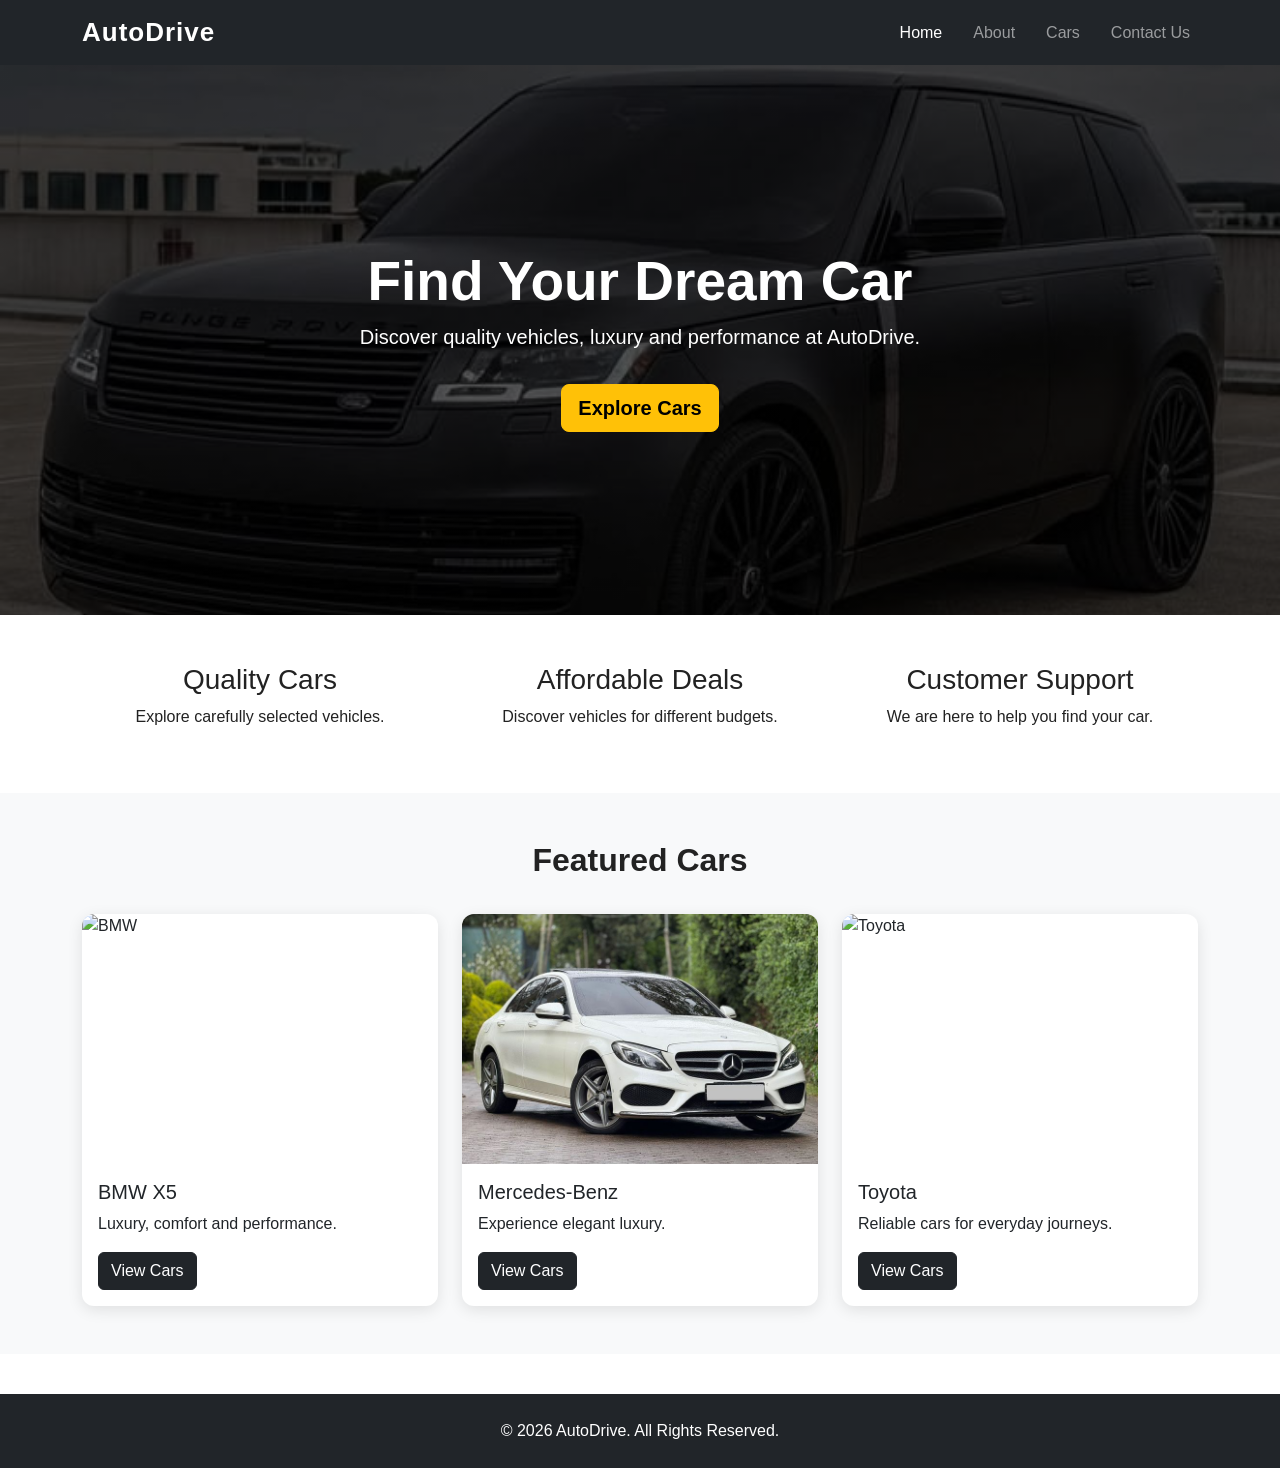
==== index.html @ f8f62413 "Add files via upload" ====
<!DOCTYPE html>
<html lang="en">
<head>
    <meta charset="UTF-8">
    <meta name="viewport" content="width=device-width, initial-scale=1.0">
    <title>AutoDrive | Home</title>

    <link href="https://cdn.jsdelivr.net/npm/bootstrap@5.3.3/dist/css/bootstrap.min.css" rel="stylesheet">
    <link rel="stylesheet" href="style.css">
</head>
<body>

<!-- NAVIGATION -->
<nav class="navbar navbar-expand-lg navbar-dark bg-dark">
    <div class="container">
        <a class="navbar-brand fw-bold" href="index.html">AutoDrive</a>

        <button class="navbar-toggler" type="button" data-bs-toggle="collapse" data-bs-target="#navbarMenu">
            <span class="navbar-toggler-icon"></span>
        </button>

        <div class="collapse navbar-collapse" id="navbarMenu">
            <ul class="navbar-nav ms-auto">
                <li class="nav-item"><a class="nav-link active" href="index.html">Home</a></li>
                <li class="nav-item"><a class="nav-link" href="about.html">About</a></li>
                <li class="nav-item"><a class="nav-link" href="cars.html">Cars</a></li>
                <li class="nav-item"><a class="nav-link" href="contact.html">Contact Us</a></li>
            </ul>
        </div>
    </div>
</nav>

<!-- HERO SECTION -->
<header class="hero">
    <div class="container">
        <h1>Find Your Dream Car</h1>
        <p>Discover quality vehicles, luxury and performance at AutoDrive.</p>
        <a href="cars.html" class="btn btn-warning btn-lg mt-3">Explore Cars</a>
    </div>
</header>

<!-- FEATURES -->
<section class="container py-5">
    <div class="row text-center g-4">
        <div class="col-md-4">
            <h3>Quality Cars</h3>
            <p>Explore carefully selected vehicles.</p>
        </div>
        <div class="col-md-4">
            <h3>Affordable Deals</h3>
            <p>Discover vehicles for different budgets.</p>
        </div>
        <div class="col-md-4">
            <h3>Customer Support</h3>
            <p>We are here to help you find your car.</p>
        </div>
    </div>
</section>

<!-- FEATURED CARS -->
<section class="bg-light py-5">
    <div class="container">
        <h2 class="section-title">Featured Cars</h2>

        <div class="row g-4">
            <div class="col-md-4">
                <div class="card car-card h-100">
                    <img src="images/bmw.jpg" class="card-img-top" alt="BMW">
                    <div class="card-body">
                        <h5>BMW X5</h5>
                        <p>Luxury, comfort and performance.</p>
                        <a href="cars.html" class="btn btn-dark">View Cars</a>
                    </div>
                </div>
            </div>

            <div class="col-md-4">
                <div class="card car-card h-100">
                    <img src="images/mercedes.jpg" class="card-img-top" alt="Mercedes">
                    <div class="card-body">
                        <h5>Mercedes-Benz</h5>
                        <p>Experience elegant luxury.</p>
                        <a href="cars.html" class="btn btn-dark">View Cars</a>
                    </div>
                </div>
            </div>

            <div class="col-md-4">
                <div class="card car-card h-100">
                    <img src="images/toyota.jpg" class="card-img-top" alt="Toyota">
                    <div class="card-body">
                        <h5>Toyota</h5>
                        <p>Reliable cars for everyday journeys.</p>
                        <a href="cars.html" class="btn btn-dark">View Cars</a>
                    </div>
                </div>
            </div>
        </div>
    </div>
</section>

<!-- FOOTER -->
<footer class="footer">
    <p>&copy; 2026 AutoDrive. All Rights Reserved.</p>
</footer>

<script src="https://cdn.jsdelivr.net/npm/bootstrap@5.3.3/dist/js/bootstrap.bundle.min.js"></script>
<script src="script.js"></script>
</body>
</html>
---- style.css ----
/* GENERAL SETTINGS */
body {
    font-family: Arial, sans-serif;
    margin: 0;
    background-color: #ffffff;
    color: #222;
}

html {
    scroll-behavior: smooth;
}

/* NAVIGATION */
.navbar-brand {
    font-size: 26px;
    letter-spacing: 1px;
}

.nav-link {
    margin-left: 15px;
    font-weight: 500;
}

.nav-link:hover {
    color: #ffc107 !important;
}

/* HOME HERO */
.hero {
    background:
        linear-gradient(rgba(0,0,0,0.65), rgba(0,0,0,0.65)),
        url("images/rangerover.jpg") center/cover no-repeat;

    min-height: 550px;
    display: flex;
    align-items: center;
    text-align: center;
    color: white;
}

.hero h1 {
    font-size: 55px;
    font-weight: bold;
}

.hero p {
    font-size: 20px;
}

/* SECTION TITLES */
.section-title {
    text-align: center;
    font-weight: bold;
    margin-bottom: 35px;
}

/* CARDS */
.car-card {
    border: none;
    border-radius: 12px;
    overflow: hidden;
    box-shadow: 0 4px 15px rgba(0,0,0,0.10);
    transition: transform 0.3s ease;
}

.car-card:hover {
    transform: translateY(-7px);
}

.car-card img {
    width: 100%;
    height: 250px;
    object-fit: cover;
}

/* ABOUT IMAGE */
.about-image {
    width: 100%;
    height: 400px;
    object-fit: cover;
    border-radius: 12px;
}

/* CONTACT FORM */
.contact-box {
    background: #ffffff;
    padding: 30px;
    border-radius: 12px;
}

.form-control {
    padding: 12px;
}

/* BUTTONS */
.btn-warning {
    font-weight: bold;
}

/* FOOTER */
.footer {
    background: #212529;
    color: white;
    text-align: center;
    padding: 25px 10px;
    margin-top: 40px;
}

.footer p {
    margin: 0;
}

/* MOBILE DESIGN */
@media (max-width: 768px) {
    .hero {
        min-height: 400px;
    }

    .hero h1 {
        font-size: 36px;
    }

    .hero p {
        font-size: 16px;
    }

    .about-image {
        height: 280px;
    }
}
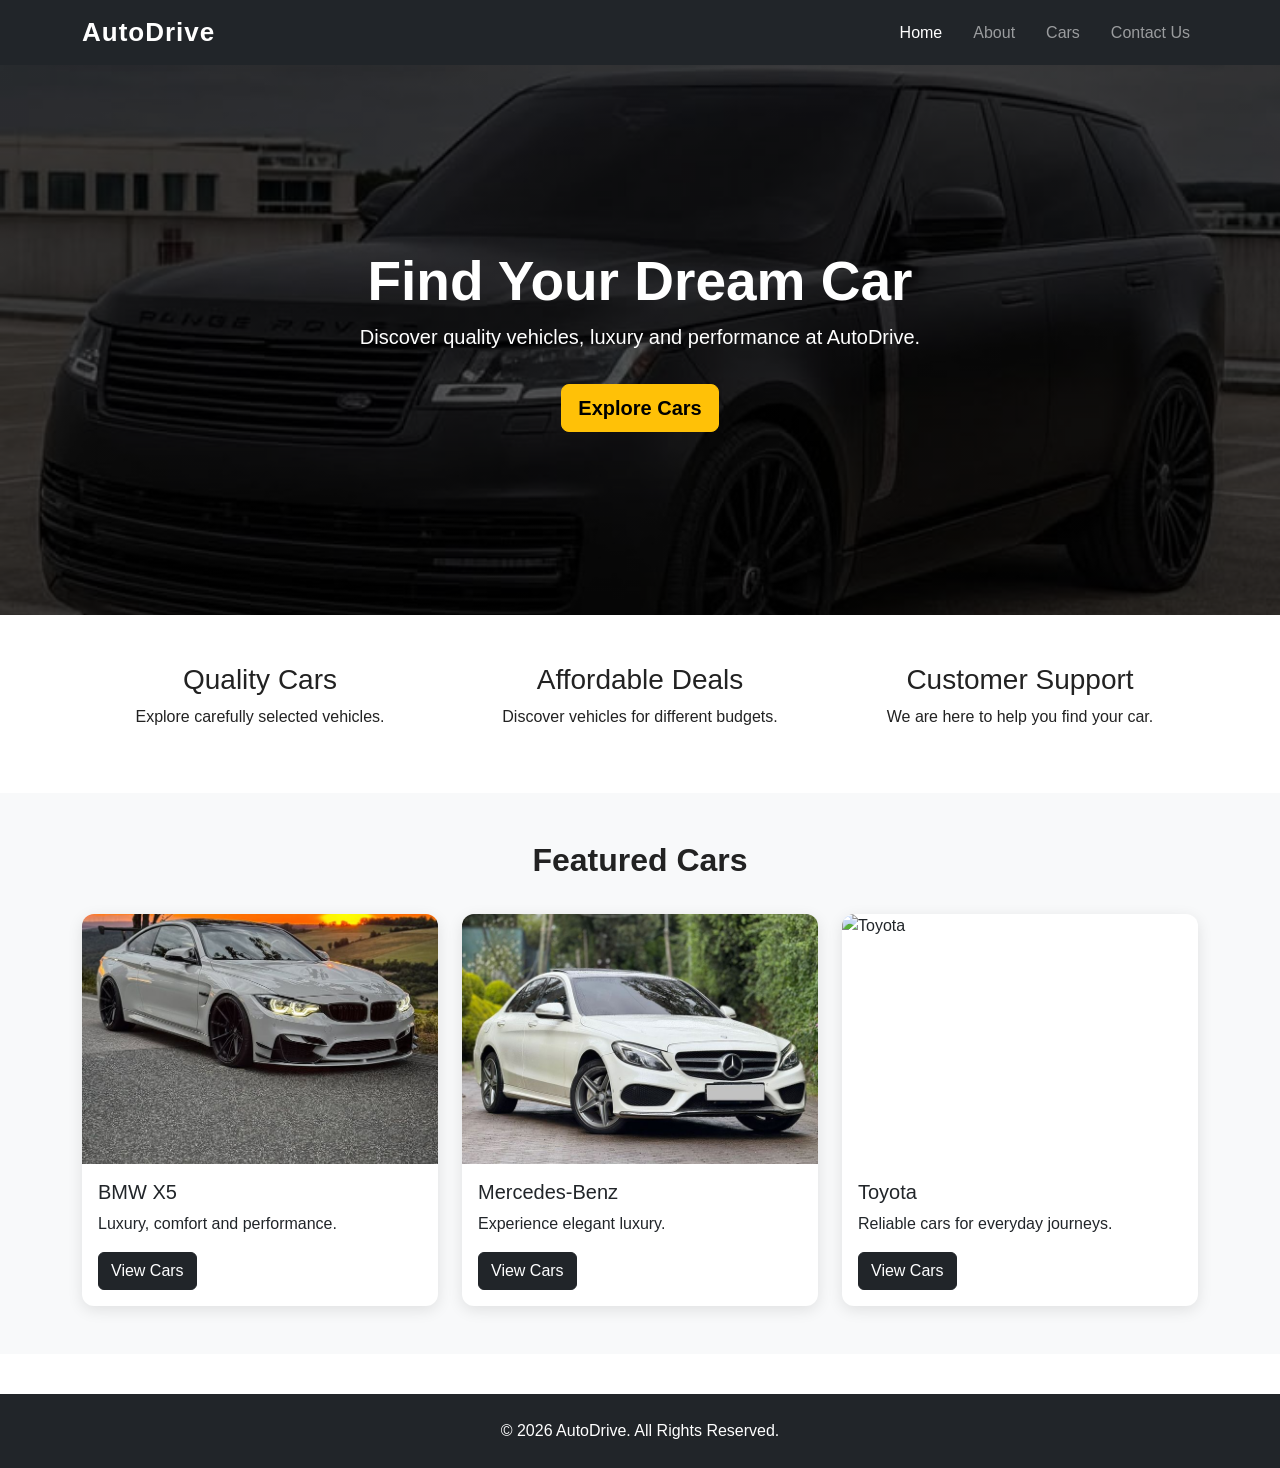
==== commit a95511c2: "Update index.html" ====
--- a/index.html
+++ b/index.html
@@ -66,7 +66,7 @@
         <div class="row g-4">
             <div class="col-md-4">
                 <div class="card car-card h-100">
-                    <img src="images/bmw.jpg" class="card-img-top" alt="BMW">
+                    <img src="images/BMW.jpg" class="card-img-top" alt="BMW">
                     <div class="card-body">
                         <h5>BMW X5</h5>
                         <p>Luxury, comfort and performance.</p>
